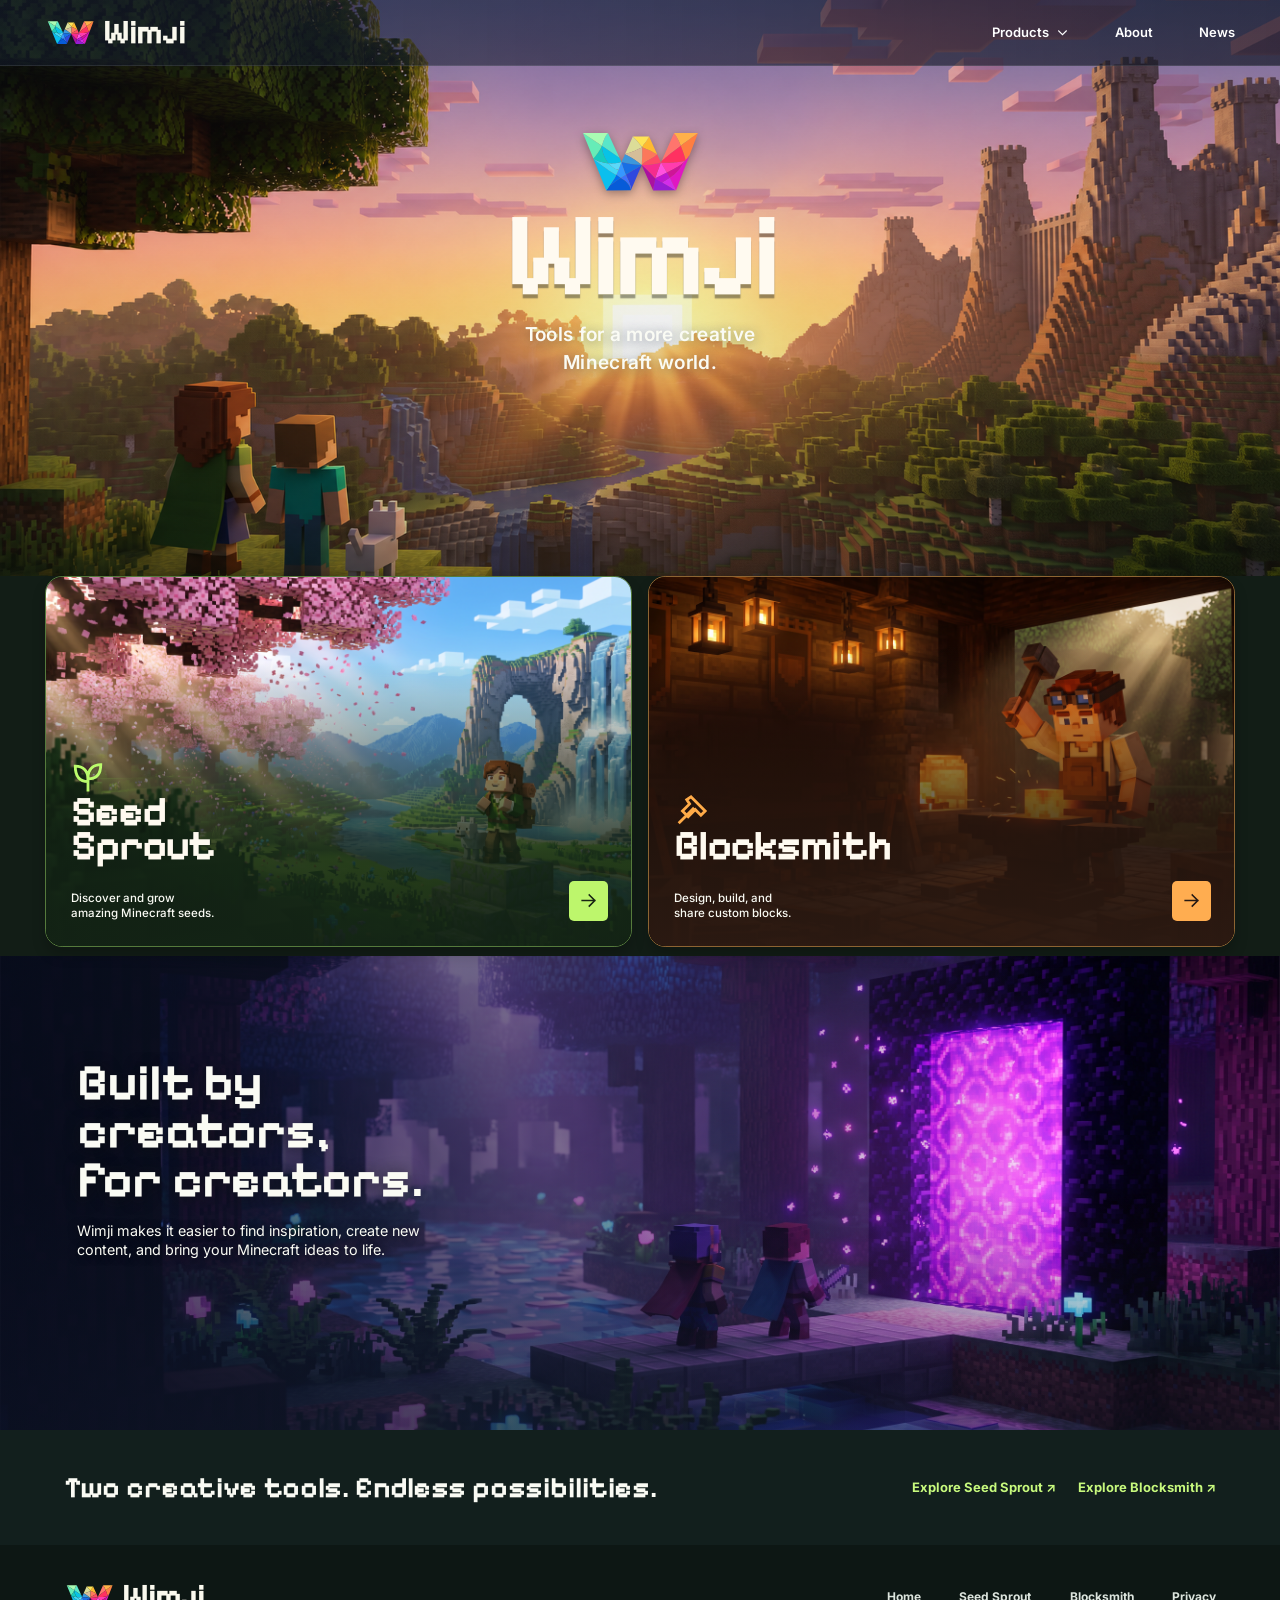
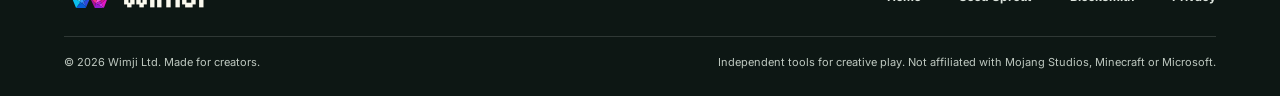
==== index.html @ bd816f48 "Publish Wimji website with supplied branding and working mobile navigation" ====
<!doctype html><html lang="en-GB"><head><meta charset="utf-8"><meta name="viewport" content="width=device-width, initial-scale=1"><meta name="theme-color" content="#121e26"><title>Wimji — Tools for a More Creative Minecraft World</title><meta name="description" content="Wimji builds creative tools for Minecraft players. Discover worlds with Seed Sprout and design amazing creations with Blocksmith."><link rel="icon" href="assets/favicon.svg" type="image/svg+xml"><link rel="preconnect" href="https://fonts.googleapis.com"><link rel="preconnect" href="https://fonts.gstatic.com" crossorigin><link rel="stylesheet" href="styles.css"><script src="components.js" defer></script></head>
<body class="page-home"><a class="skip-link" href="#main">Skip to content</a><wimji-header page="home"></wimji-header><main id="main">
<section class="home-hero" aria-labelledby="home-title"><img class="fullbleed-media home-hero-image" src="assets/home-hero-clean.png" alt="Two blocky adventurers and a white wolf look across a breathtaking sunset valley with waterfalls and mountains" fetchpriority="high"><div class="hero-colorwash"></div><div class="home-hero-content"><img class="hero-logo" src="assets/wimji-logo.svg" width="611" height="348" alt="" aria-hidden="true"><h1 id="home-title">Wimji</h1><p>Tools for a more creative<br>Minecraft world.</p></div></section>
<section class="home-products" aria-label="Discover Wimji products"><div class="home-card-grid"><wimji-product-card product="seed"></wimji-product-card><wimji-product-card product="block"></wimji-product-card></div></section>
<section class="creator-section" id="about" aria-labelledby="creator-heading"><img src="assets/portal.png" class="fullbleed-media creator-image" alt="Three voxel adventurers stand before a glowing purple portal over a forest pond" loading="lazy"><div class="creator-overlay"></div><div class="creator-content on-scroll"><h2 id="creator-heading">Built by<br>creators,<br>for creators.</h2><p>Wimji makes it easier to find inspiration, create new content, and bring your Minecraft ideas to life.</p></div></section>
<section class="news-bar" id="news"><p>Two creative tools. Endless possibilities.</p><div><a href="seed-sprout.html">Explore Seed Sprout <span aria-hidden="true">↗</span></a><a href="blocksmith.html">Explore Blocksmith <span aria-hidden="true">↗</span></a></div></section></main><wimji-footer></wimji-footer><wimji-coming-soon></wimji-coming-soon></body></html>
---- styles.css ----
@import url('https://fonts.googleapis.com/css2?family=Inter:wght@400;500;600;700;800&family=Pixelify+Sans:wght@500;600;700&display=swap');
:root{color-scheme:dark;--white:#fafbf4;--lime:#baf065;--orange:#ff9c34;--dark:#0c1510;--font-ui:'Inter',Arial,Helvetica,sans-serif;--font-pixel:'Pixelify Sans','Arial Black',system-ui,sans-serif;--max-page:1760px}
*{box-sizing:border-box}html{scroll-behavior:smooth}body{margin:0;color:var(--white);background:#111c15;font:400 15px/1.45 var(--font-ui);-webkit-font-smoothing:antialiased}body.page-block{background:#21150f;--nav-base:#1c1310}body.page-seed{background:#132a17;--nav-base:#15271d}body.page-home{background:#15201b;--nav-base:#142335}body.page-privacy{background:#10251a;--nav-base:#12241c}button{font:inherit;cursor:pointer}img{display:block;width:100%}a{color:inherit;text-decoration:none}button:focus-visible,a:focus-visible{outline:3px solid #f7ffb2;outline-offset:4px}::selection{color:#12230f;background:#c5f879}h1,h2,h3,p,figure{margin:0}.ui-icon{vertical-align:middle;flex-shrink:0}.skip-link{position:fixed;top:-100px;left:15px;z-index:9999;background:#fff;color:#000;padding:11px 19px}.skip-link:focus{top:10px}
/* Navigation with the supplied Wimji SVG brand mark. */
wimji-header{display:block;position:absolute;z-index:30;top:0;left:0;width:100%}.site-header{height:clamp(53px,5.15vw,76px);width:100%;background:linear-gradient(90deg,rgba(8,19,20,.77),rgba(9,20,12,.88));border-bottom:1px solid #ffffff18;transition:background .3s;--nav-base:#16271b}.page-block .site-header{background:linear-gradient(90deg,rgba(19,12,8,.84),rgba(20,12,8,.88));--nav-base:#241812}.page-home .site-header{background:linear-gradient(90deg,rgba(20,30,50,.47),rgba(14,19,31,.65));--nav-base:#19263c}.site-header.is-scrolled{background:#132217ed}.header-inner{height:100%;padding:0 clamp(21px,3.5vw,65px);display:flex;align-items:center;justify-content:space-between;max-width:var(--max-page);margin:auto}.site-logo{display:inline-flex;align-items:center;gap:7px;color:#fff;white-space:nowrap}.mark-svg{width:clamp(44px,4vw,64px);height:auto;aspect-ratio:611/348;object-fit:contain;flex:0 0 auto}.site-logo-text{font:700 clamp(25px,2.7vw,39px)/.85 var(--font-pixel);letter-spacing:-1px;color:#faf9ee;text-shadow:0 1px 0 #0005}.site-navigation{display:flex;align-items:center;gap:clamp(26px,3.6vw,56px);height:100%}.nav-link{font:600 clamp(13px,.9vw,16px)/1 var(--font-ui);color:#fff;display:inline-flex;align-items:center;gap:7px;padding:19px 0;white-space:nowrap;position:relative;background:none;border:none;outline-offset:-3px}.nav-link:hover{color:#e0ffd2}.nav-link.nav-active::after{content:"";position:absolute;bottom:10px;left:0;right:0;height:3px;background:var(--lime);border-radius:2px}.page-block .nav-link.nav-active::after{background:var(--orange)}.menu-dropdown{position:relative}.product-menu{position:absolute;top:calc(100% - 2px);right:-18px;width:245px;background:#101d18f4;border:1px solid #ffffff30;border-radius:9px;padding:6px;box-shadow:0 22px 50px #0008;backdrop-filter:blur(16px)}.product-menu[hidden]{display:none!important}.product-menu>a{display:flex;gap:13px;align-items:center;padding:11px 13px;border-radius:6px;font-weight:800}.product-menu>a:hover{background:#ffffff16}.product-menu small{display:block;font-weight:500;font-size:11px;opacity:.8;margin-top:3px}.tiny-seed{color:var(--lime);font-size:29px}.tiny-block{color:var(--orange);font-size:31px}.mobile-menu{display:none;color:#fff;background:transparent;border:1px solid #ffffff44;border-radius:5px;width:38px;height:36px;align-items:center;justify-content:center}
/* Shared scene composition */
.fullbleed-media{position:absolute;inset:0;width:100%;height:100%;object-fit:cover;pointer-events:none}.home-hero,.product-hero,.product-endcap,.creator-section{position:relative;overflow:hidden;isolation:isolate}.home-hero{height:clamp(420px,45vw,700px);background:#657ca5}.home-hero-image{object-position:50% 51%;z-index:-3}.hero-colorwash{position:absolute;inset:0;z-index:-2;background:linear-gradient(180deg,rgba(27,33,58,.22) 0%,rgba(19,29,46,.03) 43%,rgba(8,22,20,.12) 80%,rgba(8,20,14,.34) 100%)}.home-hero-content{position:absolute;top:clamp(89px,9.8vw,150px);left:0;width:100%;display:flex;flex-direction:column;align-items:center;text-align:center;text-shadow:0 2px 12px #20304875}.hero-logo{width:clamp(100px,10vw,150px);height:auto;aspect-ratio:611/348;object-fit:contain;margin:0 auto 8px;filter:drop-shadow(0 3px 5px #0005)}.home-hero h1{font:700 clamp(78px,9.3vw,145px)/.82 var(--font-pixel);letter-spacing:-.055em;text-shadow:0 4px 1px #2120246e;color:#fffaf0}.home-hero p{font-size:clamp(16px,1.5vw,24px);font-weight:600;line-height:1.45;margin-top:17px;letter-spacing:.015em}.home-products{position:relative;z-index:5;background:#121d16;padding:0 clamp(16px,3.5vw,50px) 9px}.home-card-grid{display:grid;grid-template-columns:repeat(2,minmax(0,1fr));gap:clamp(12px,1.2vw,22px);max-width:1550px;margin:auto}.product-card{display:block;position:relative;height:clamp(275px,29vw,450px);overflow:hidden;border:1px solid #f3f3d23c;border-radius:clamp(14px,1.35vw,20px);isolation:isolate;transform:translateZ(0);box-shadow:0 8px 14px #0003;transition:transform .28s ease,border-color .28s ease}.product-card-seed{border-color:#a4e66a77}.product-card-block{border-color:#faa34c88}.product-card:hover{transform:translateY(-4px);border-color:#ffffffa8}.product-card>img{position:absolute;inset:0;width:100%;height:100%;object-fit:cover;z-index:-3;transition:transform .7s ease}.product-card-seed>img{object-position:47% 50%}.product-card-block>img{object-position:66% 50%}.product-card:hover>img{transform:scale(1.05)}.product-card-gradient{position:absolute;inset:0;z-index:-1;background:linear-gradient(0deg,#132315f6 0%,#122315dc 25%,#0000 77%)}.product-card-block .product-card-gradient{background:linear-gradient(0deg,#2c1a12f5 0%,#28170fda 28%,#0000 82%)}.product-card-contents{position:absolute;bottom:clamp(17px,2vw,31px);left:clamp(17px,2vw,32px);right:clamp(12px,1.8vw,30px);display:flex;flex-direction:column;align-items:flex-start}.product-card-symbol{color:#bafb6b;height:35px;display:flex;align-items:center;margin-bottom:1px}.product-card-block .product-card-symbol{color:#ffab48}.product-card-title{font:700 clamp(27px,3.3vw,54px)/.82 var(--font-pixel);letter-spacing:-.03em;color:#fffaf0;display:block}.product-card-footer{font-size:clamp(11px,.9vw,15px);font-weight:500;line-height:1.3;display:flex;width:100%;align-items:end;justify-content:space-between;gap:5px;margin-top:clamp(17px,1.2vw,23px)}.product-card-arrow{display:flex;align-items:center;justify-content:center;flex:0 0 auto;width:clamp(33px,3.1vw,46px);height:clamp(31px,3.1vw,46px);border-radius:5px;color:#182414;background:#bdf66c}.product-card-block .product-card-arrow{background:#ffad50;color:#241914}
.creator-section{min-height:clamp(360px,37vw,600px);background:#20162b}.creator-image{z-index:-3;object-position:center 57%}.creator-overlay{position:absolute;inset:0;z-index:-2;background:linear-gradient(90deg,#0b1229a6 0%,#131d3590 37%,transparent 83%),linear-gradient(0deg,#14172278,transparent 50%)}.creator-content{position:absolute;left:clamp(33px,6vw,95px);top:clamp(67px,8vw,128px);width:min(470px,68%)}.creator-content h2{font:700 clamp(33px,4vw,63px)/.95 var(--font-pixel);letter-spacing:-.015em;text-shadow:0 2px 15px #1119}.creator-content p{font-size:clamp(13px,1.12vw,19px);line-height:1.35;margin-top:16px;max-width:380px;text-shadow:0 1px 10px #000a}.news-bar{padding:43px clamp(22px,5vw,70px);display:flex;justify-content:space-between;align-items:center;gap:25px;background:#121f1d}.news-bar p{font:700 clamp(21px,2.3vw,36px)/1 var(--font-pixel)}.news-bar>div{display:flex;gap:22px;flex-wrap:wrap}.news-bar a{font-size:13px;font-weight:700;color:#c7f97d}.news-bar a:hover{text-decoration:underline}
/* Product hero: copy rendered separately from high-resolution background */
.product-hero{height:clamp(455px,46vw,730px)}.product-hero img{z-index:-3}.seed-hero-image{object-position:53% 51%}.block-hero-image{object-position:52% 52%}.seed-hero{background:#577b4c}.block-hero{background:#3e2315}.product-hero-shade{position:absolute;inset:0;z-index:-2}.seed-hero .product-hero-shade{background:linear-gradient(90deg,#122b19aa 0%,#182b2040 36%,transparent 72%),linear-gradient(0deg,#193d1a65,transparent 48%)}.block-hero .product-hero-shade{background:linear-gradient(90deg,#1c130ec9 0%,#1e140e8a 45%,transparent 77%),linear-gradient(0deg,#1e100963,transparent 48%)}.product-hero-copy{position:absolute;left:clamp(32px,5.5vw,90px);top:clamp(149px,14.5vw,223px);text-shadow:0 2px 15px #0008}.product-brand-icon{height:clamp(33px,3vw,48px);display:flex;align-items:center;margin-bottom:clamp(11px,1vw,16px)}.pixel-hammer{color:#ffa32b;font-size:clamp(35px,4vw,60px);font-weight:900;transform:rotate(7deg);text-shadow:2px 3px 0 #372111}.pixel-sprout{display:grid;grid-template-columns:repeat(5,8px);grid-template-rows:repeat(5,8px);height:40px;width:40px;gap:0;align-items:start}.pixel-sprout span{height:8px;background:#a5f453;box-shadow:inset -2px -2px 0 #63c92e}.pixel-sprout span:nth-child(1){grid-column:1 / span 2;grid-row:2}.pixel-sprout span:nth-child(2){grid-column:4 / span 2;grid-row:1}.pixel-sprout span:nth-child(3){grid-column:3;grid-row:2 / span 3;height:24px}.pixel-sprout span:nth-child(4){grid-column:2 / span 2;grid-row:3}.pixel-sprout span:nth-child(5){grid-column:4;grid-row:2}.product-hero h1{font:700 clamp(49px,6vw,92px)/.83 var(--font-pixel);letter-spacing:-.025em;color:#fffaf0;text-shadow:0 4px 4px #0004}.block-hero h1{font-size:clamp(48px,6.7vw,105px);white-space:nowrap}.product-hero-copy>p{font-weight:500;font-size:clamp(16px,1.5vw,23px);line-height:1.31;margin-top:clamp(17px,1.6vw,26px);color:#fff}.hero-actions{display:flex;flex-wrap:wrap;gap:10px;align-items:center;margin-top:clamp(19px,1.9vw,31px);text-shadow:none}.btn{display:inline-flex;justify-content:center;align-items:center;gap:8px;border-radius:5px;border:1px solid transparent;padding:0 clamp(12px,1.1vw,19px);min-height:clamp(33px,3.2vw,49px);font-size:clamp(11px,.94vw,15px);font-weight:800;white-space:nowrap;box-shadow:0 2px 7px #0002;transition:transform .22s ease,filter .22s ease,background .22s}.btn:hover{transform:translateY(-2px);filter:brightness(1.1)}.btn-lime{color:#172011;background:#bbf36f}.btn-orange{color:#1d120c;background:#ffa237}.btn-outline{background:rgba(22,21,16,.2);border-color:#fff9;color:#fff;backdrop-filter:blur(4px)}.btn-outline:hover{background:#ffffff24}
/* Three real icon/text components */
.feature-band{height:clamp(135px,13.8vw,219px);display:grid;grid-template-columns:repeat(3,minmax(0,1fr));gap:clamp(7px,1.5vw,23px);align-items:center;padding:13px clamp(14px,3vw,70px)}.feature-band-seed{background:linear-gradient(180deg,#183920,#152f1e)}.feature-band-block{background:linear-gradient(180deg,#2f1b11,#27180f)}wimji-feature{display:flex;flex-direction:column;align-items:center;text-align:center;justify-content:center;min-width:0}.feature-icon{height:clamp(36px,4.1vw,57px);color:#efdb99;margin-bottom:clamp(6px,1vw,12px)}.feature-band-seed wimji-feature:nth-child(2) .feature-icon{color:#a8f55c}.feature-band-block .feature-icon{color:#ffa53e}.feature-icon svg{width:clamp(27px,3.5vw,48px);height:clamp(27px,3.5vw,48px)}wimji-feature h3{font-size:clamp(12px,1.14vw,19px);font-weight:800;letter-spacing:-.03em;line-height:1.13}wimji-feature p{margin-top:6px;max-width:210px;font-size:clamp(10px,.9vw,14px);line-height:1.25;font-weight:400}
/* Slanted biome postcards recreate the four diagonal visual windows */
.biome-gallery{height:clamp(184px,20.2vw,328px);position:relative;background:#0a2019;display:flex;overflow:hidden;isolation:isolate}.biome-gallery .biome{flex:1 0 25%;min-width:0;position:relative;overflow:hidden;transform:skewX(-12deg);border-right:clamp(5px,.6vw,12px) solid #182e24;margin-left:-9px}.biome-gallery .biome:first-child{margin-left:-33px;flex-basis:calc(25% + 17px)}.biome-gallery .biome:last-child{margin-right:-45px;flex-basis:calc(25% + 35px)}.biome img{width:calc(100% + 110px);height:100%;object-fit:cover;max-width:none;transform:skewX(12deg) translateX(-40px) scale(1.08);transition:transform .5s ease}.biome:hover img{transform:skewX(12deg) translateX(-40px) scale(1.15)}.biome figcaption{position:absolute;bottom:13px;left:42px;transform:skewX(12deg);font-size:10px;font-weight:800;letter-spacing:.14em;text-shadow:0 1px 9px #000;opacity:0;transition:opacity .2s}.biome:hover figcaption{opacity:1}
.block-gallery{height:clamp(188px,20.7vw,338px);overflow:hidden;background:#6e3928}.block-gallery img{height:100%;width:100%;object-fit:cover;object-position:center 52%}
.product-endcap{height:clamp(260px,28vw,490px)}.endcap-image{z-index:-3}.seed-endcap{background:#547e31}.seed-endcap-image{object-position:50% 48%}.block-endcap{background:#997c58}.block-endcap-image{object-position:50% 50%}.endcap-shade{position:absolute;inset:0;z-index:-2;background:linear-gradient(90deg,transparent 5%,#18291973 100%)}.block-endcap .endcap-shade{background:linear-gradient(90deg,transparent 15%,#1b120e70 90%)}.endcap-copy{position:absolute;right:clamp(34px,6vw,105px);top:50%;transform:translateY(-44%);text-align:left;max-width:50%}.endcap-copy h2{font:700 clamp(28px,4vw,65px)/.94 var(--font-ui);letter-spacing:-.05em;text-shadow:0 2px 13px #0008;margin-bottom:clamp(15px,1.8vw,27px);font-weight:800}.endcap-copy .btn{min-height:clamp(35px,3.6vw,55px)}
/* Footer and honest concept CTA */
.site-footer{background:#0d1714;padding:37px clamp(25px,5vw,80px) 25px}.page-block .site-footer{background:#1b110c}.footer-main{display:flex;align-items:center;justify-content:space-between;gap:28px;max-width:1540px;margin:auto}.footer-main nav{display:flex;gap:clamp(15px,3vw,40px);align-items:center;flex-wrap:wrap}.footer-main nav a{font-size:12px;font-weight:700;color:#dce4dd}.footer-main nav a:hover{color:var(--lime)}.footer-bottom{border-top:1px solid #ffffff24;margin:24px auto 0;padding-top:18px;display:flex;justify-content:space-between;gap:18px;flex-wrap:wrap;max-width:1540px;font-size:11px;color:#bec8c0}.legal-inline{text-align:center;padding:0 25px 25px;background:#0d1714;color:#bac7be;font-size:11px}.page-block .legal-inline{background:#1b110c}.legal-inline a{text-decoration:underline}.coming-soon-dialog{border:1px solid #ddf2b066;border-radius:15px;max-width:430px;width:calc(100% - 36px);padding:41px;background:#15251d;color:#f7f9ee;box-shadow:0 20px 100px #000b}.coming-soon-dialog::backdrop{background:#030807ad;backdrop-filter:blur(8px)}.dialog-symbol{font-size:36px;color:var(--lime)}.coming-soon-dialog h2{font:700 43px/.95 var(--font-pixel);margin:10px 0 13px}.coming-soon-dialog p{font-size:14px;line-height:1.6;color:#cddbd1}.dialog-close{position:absolute;right:13px;top:13px;background:transparent;color:#fff;border:0}.dialog-actions{display:flex;flex-wrap:wrap;gap:9px;margin-top:24px}.dialog-actions a{border:1px solid #ffffff4d;border-radius:4px;padding:9px 12px;font-size:13px;font-weight:800}.dialog-actions a:hover{border-color:var(--lime)}.privacy-content{min-height:75vh;padding:clamp(145px,15vw,230px) 8vw 90px;background:radial-gradient(circle at 85% 10%,#335333,#10251a 55%)}.privacy-content-inner{max-width:950px}.privacy-eyebrow{font-weight:900;letter-spacing:.18em;color:var(--lime)}.privacy-content h1{font:700 clamp(65px,9vw,130px)/.84 var(--font-pixel);margin:20px 0 32px}.privacy-content p{font-size:clamp(16px,1.4vw,21px);line-height:1.65;max-width:750px;margin-bottom:35px}.privacy-content .btn{min-height:48px}
/* Motion is progressive enhancement, does not hide content if JS fails */
.on-scroll{transition:opacity .65s ease, translate .65s ease}.on-scroll:not(.revealed){opacity:.6;translate:0 12px}.on-scroll.revealed{opacity:1;translate:0 0}
@media(max-width:850px){.product-hero{height:465px}.product-hero-copy{top:151px}.home-hero{height:420px}.home-hero-content{top:87px}.feature-band{height:135px}.biome-gallery{height:185px}.block-gallery{height:185px}.product-endcap{height:265px}.creator-section{min-height:360px}.home-products{padding-bottom:8px}.product-card{height:279px}.nav-link.nav-active::after{bottom:10px}.home-hero h1{font-size:85px}.home-hero p{font-size:17px}}
@media(max-width:600px){.header-inner{padding:0 23px}.site-navigation{gap:24px}.nav-link{font-size:12px}.nav-link .ui-icon{display:none}.site-logo-text{font-size:27px}.mark-svg{width:46px;height:auto}.product-hero-copy{left:33px;top:153px}.product-hero h1{font-size:53px}.block-hero h1{font-size:48px}.product-hero-copy>p{font-size:16px;margin-top:18px}.home-products{padding-left:16px;padding-right:16px}.product-card-contents{left:22px;right:14px;bottom:22px}.product-card-symbol{margin-bottom:5px}.product-card-title{font-size:29px}.product-card-footer{font-size:11px}.creator-content{left:34px;top:80px}.creator-content h2{font-size:34px}.creator-content p{max-width:260px;font-size:12.5px}.endcap-copy{right:37px;max-width:49%}.endcap-copy h2{font-size:26px}.feature-band{padding:10px 16px}.feature-icon{margin-bottom:4px;height:32px}.feature-icon svg{width:28px;height:28px}wimji-feature h3{font-size:12px}wimji-feature p{font-size:10px;margin-top:4px}.news-bar{padding:28px 23px;flex-direction:column;align-items:flex-start}.news-bar>div{gap:17px}.footer-main{align-items:start}.footer-bottom{font-size:10px}}
@media(max-width:450px){.site-navigation{display:none;position:absolute;top:53px;left:0;right:0;padding:10px 22px 24px;background:#18251fe9;backdrop-filter:blur(14px);height:auto;flex-direction:column;align-items:stretch;gap:4px;border-bottom:1px solid #fff3}.site-navigation.is-open{display:flex}.site-navigation .nav-link{padding:12px 3px;font-size:15px}.menu-dropdown{width:100%}.product-menu{position:static;display:block;width:100%;margin-top:0;box-shadow:none}.mobile-menu{display:flex}.home-hero-content{top:91px}.home-hero h1{font-size:76px}.home-hero p{font-size:15px}.product-hero h1{font-size:50px}.block-hero h1{font-size:45px}.product-card{height:260px}.product-card-contents{left:14px;bottom:15px;right:10px}.product-card-title{font-size:25px}.product-card-footer{font-size:10px}.product-card-arrow{width:30px;height:30px}.product-card-symbol svg{width:27px}.endcap-copy{right:22px;max-width:53%}.endcap-copy h2{font-size:24px}.footer-main{flex-direction:column}.footer-main nav{gap:18px}.site-footer{padding:29px 22px}}
@media(max-width:350px){.product-hero-copy{left:20px}.product-hero h1{font-size:43px}.block-hero h1{font-size:38px}.btn{padding:0 9px;font-size:10px}.product-hero-copy>p{font-size:14px}.product-card-title{font-size:22px}.product-card-symbol{height:22px}.product-card-footer{line-height:1.13}.endcap-copy h2{font-size:22px}}
@media(prefers-reduced-motion:reduce){*,*::before,*::after{animation-duration:.001ms!important;transition-duration:.001ms!important;scroll-behavior:auto!important}.on-scroll:not(.revealed){opacity:1;translate:0 0}}
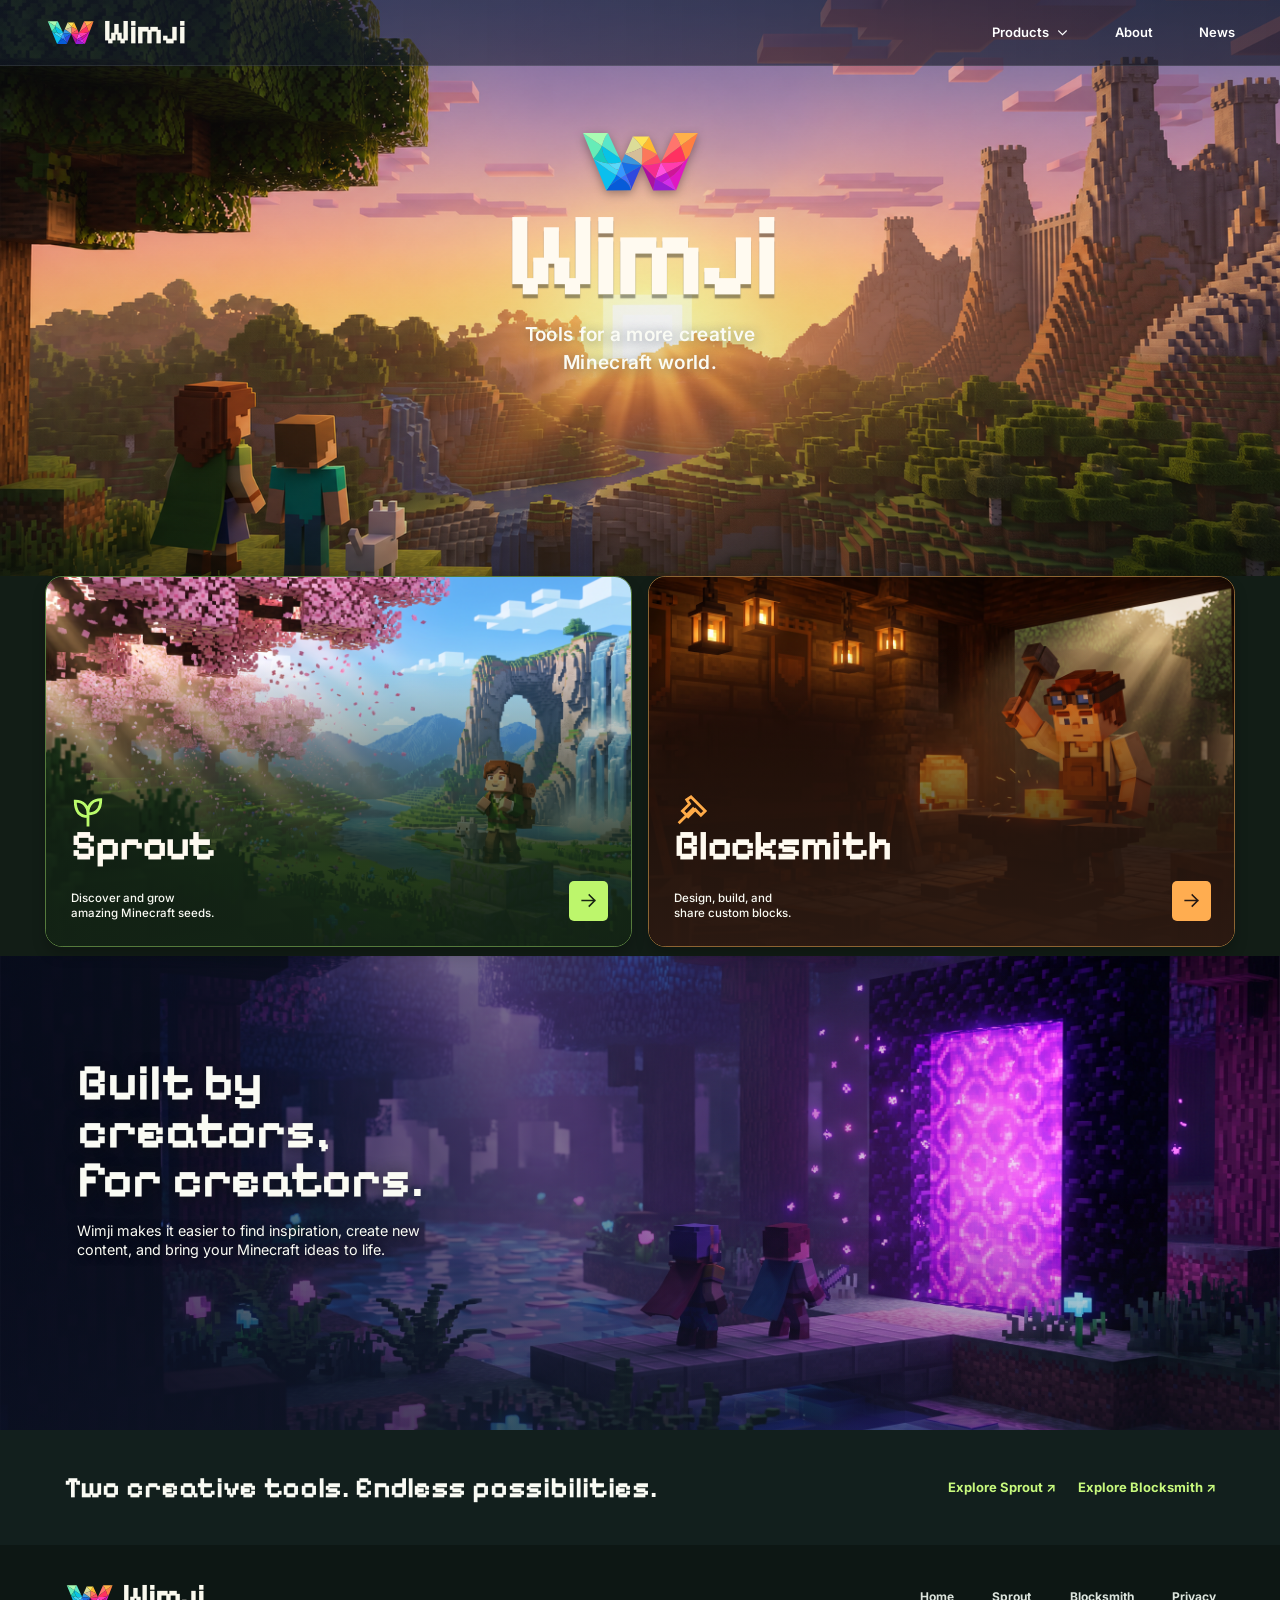
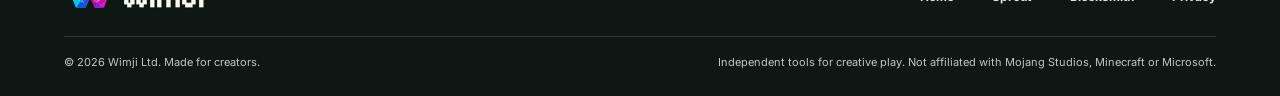
==== commit 5149703f: "Rename Seed Sprout to Sprout and clarify email support" ====
--- a/index.html
+++ b/index.html
@@ -1,6 +1,6 @@
-<!doctype html><html lang="en-GB"><head><meta charset="utf-8"><meta name="viewport" content="width=device-width, initial-scale=1"><meta name="theme-color" content="#121e26"><title>Wimji — Tools for a More Creative Minecraft World</title><meta name="description" content="Wimji builds creative tools for Minecraft players. Discover worlds with Seed Sprout and design amazing creations with Blocksmith."><link rel="icon" href="assets/favicon.svg" type="image/svg+xml"><link rel="preconnect" href="https://fonts.googleapis.com"><link rel="preconnect" href="https://fonts.gstatic.com" crossorigin><link rel="stylesheet" href="styles.css"><script src="components.js" defer></script></head>
+<!doctype html><html lang="en-GB"><head><meta charset="utf-8"><meta name="viewport" content="width=device-width, initial-scale=1"><meta name="theme-color" content="#121e26"><title>Wimji — Tools for a More Creative Minecraft World</title><meta name="description" content="Wimji builds creative tools for Minecraft players. Discover worlds with Sprout and design amazing creations with Blocksmith."><link rel="icon" href="assets/favicon.svg" type="image/svg+xml"><link rel="preconnect" href="https://fonts.googleapis.com"><link rel="preconnect" href="https://fonts.gstatic.com" crossorigin><link rel="stylesheet" href="styles.css"><script src="components.js?v=263f54ddd7" defer></script></head>
 <body class="page-home"><a class="skip-link" href="#main">Skip to content</a><wimji-header page="home"></wimji-header><main id="main">
 <section class="home-hero" aria-labelledby="home-title"><img class="fullbleed-media home-hero-image" src="assets/home-hero-clean.png" alt="Two blocky adventurers and a white wolf look across a breathtaking sunset valley with waterfalls and mountains" fetchpriority="high"><div class="hero-colorwash"></div><div class="home-hero-content"><img class="hero-logo" src="assets/wimji-logo.svg" width="611" height="348" alt="" aria-hidden="true"><h1 id="home-title">Wimji</h1><p>Tools for a more creative<br>Minecraft world.</p></div></section>
 <section class="home-products" aria-label="Discover Wimji products"><div class="home-card-grid"><wimji-product-card product="seed"></wimji-product-card><wimji-product-card product="block"></wimji-product-card></div></section>
 <section class="creator-section" id="about" aria-labelledby="creator-heading"><img src="assets/portal.png" class="fullbleed-media creator-image" alt="Three voxel adventurers stand before a glowing purple portal over a forest pond" loading="lazy"><div class="creator-overlay"></div><div class="creator-content on-scroll"><h2 id="creator-heading">Built by<br>creators,<br>for creators.</h2><p>Wimji makes it easier to find inspiration, create new content, and bring your Minecraft ideas to life.</p></div></section>
-<section class="news-bar" id="news"><p>Two creative tools. Endless possibilities.</p><div><a href="seed-sprout.html">Explore Seed Sprout <span aria-hidden="true">↗</span></a><a href="blocksmith.html">Explore Blocksmith <span aria-hidden="true">↗</span></a></div></section></main><wimji-footer></wimji-footer><wimji-coming-soon></wimji-coming-soon></body></html>
+<section class="news-bar" id="news"><p>Two creative tools. Endless possibilities.</p><div><a href="sprout.html">Explore Sprout <span aria-hidden="true">↗</span></a><a href="blocksmith.html">Explore Blocksmith <span aria-hidden="true">↗</span></a></div></section></main><wimji-footer></wimji-footer><wimji-coming-soon></wimji-coming-soon></body></html>
--- a/styles.css
+++ b/styles.css
@@ -15,7 +15,39 @@
 .block-gallery{height:clamp(188px,20.7vw,338px);overflow:hidden;background:#6e3928}.block-gallery img{height:100%;width:100%;object-fit:cover;object-position:center 52%}
 .product-endcap{height:clamp(260px,28vw,490px)}.endcap-image{z-index:-3}.seed-endcap{background:#547e31}.seed-endcap-image{object-position:50% 48%}.block-endcap{background:#997c58}.block-endcap-image{object-position:50% 50%}.endcap-shade{position:absolute;inset:0;z-index:-2;background:linear-gradient(90deg,transparent 5%,#18291973 100%)}.block-endcap .endcap-shade{background:linear-gradient(90deg,transparent 15%,#1b120e70 90%)}.endcap-copy{position:absolute;right:clamp(34px,6vw,105px);top:50%;transform:translateY(-44%);text-align:left;max-width:50%}.endcap-copy h2{font:700 clamp(28px,4vw,65px)/.94 var(--font-ui);letter-spacing:-.05em;text-shadow:0 2px 13px #0008;margin-bottom:clamp(15px,1.8vw,27px);font-weight:800}.endcap-copy .btn{min-height:clamp(35px,3.6vw,55px)}
 /* Footer and honest concept CTA */
-.site-footer{background:#0d1714;padding:37px clamp(25px,5vw,80px) 25px}.page-block .site-footer{background:#1b110c}.footer-main{display:flex;align-items:center;justify-content:space-between;gap:28px;max-width:1540px;margin:auto}.footer-main nav{display:flex;gap:clamp(15px,3vw,40px);align-items:center;flex-wrap:wrap}.footer-main nav a{font-size:12px;font-weight:700;color:#dce4dd}.footer-main nav a:hover{color:var(--lime)}.footer-bottom{border-top:1px solid #ffffff24;margin:24px auto 0;padding-top:18px;display:flex;justify-content:space-between;gap:18px;flex-wrap:wrap;max-width:1540px;font-size:11px;color:#bec8c0}.legal-inline{text-align:center;padding:0 25px 25px;background:#0d1714;color:#bac7be;font-size:11px}.page-block .legal-inline{background:#1b110c}.legal-inline a{text-decoration:underline}.coming-soon-dialog{border:1px solid #ddf2b066;border-radius:15px;max-width:430px;width:calc(100% - 36px);padding:41px;background:#15251d;color:#f7f9ee;box-shadow:0 20px 100px #000b}.coming-soon-dialog::backdrop{background:#030807ad;backdrop-filter:blur(8px)}.dialog-symbol{font-size:36px;color:var(--lime)}.coming-soon-dialog h2{font:700 43px/.95 var(--font-pixel);margin:10px 0 13px}.coming-soon-dialog p{font-size:14px;line-height:1.6;color:#cddbd1}.dialog-close{position:absolute;right:13px;top:13px;background:transparent;color:#fff;border:0}.dialog-actions{display:flex;flex-wrap:wrap;gap:9px;margin-top:24px}.dialog-actions a{border:1px solid #ffffff4d;border-radius:4px;padding:9px 12px;font-size:13px;font-weight:800}.dialog-actions a:hover{border-color:var(--lime)}.privacy-content{min-height:75vh;padding:clamp(145px,15vw,230px) 8vw 90px;background:radial-gradient(circle at 85% 10%,#335333,#10251a 55%)}.privacy-content-inner{max-width:950px}.privacy-eyebrow{font-weight:900;letter-spacing:.18em;color:var(--lime)}.privacy-content h1{font:700 clamp(65px,9vw,130px)/.84 var(--font-pixel);margin:20px 0 32px}.privacy-content p{font-size:clamp(16px,1.4vw,21px);line-height:1.65;max-width:750px;margin-bottom:35px}.privacy-content .btn{min-height:48px}
+.site-footer{background:#0d1714;padding:37px clamp(25px,5vw,80px) 25px}.page-block .site-footer{background:#1b110c}.footer-main{display:flex;align-items:center;justify-content:space-between;gap:28px;max-width:1540px;margin:auto}.footer-main nav{display:flex;gap:clamp(15px,3vw,40px);align-items:center;flex-wrap:wrap}.footer-main nav a{font-size:12px;font-weight:700;color:#dce4dd}.footer-main nav a:hover{color:var(--lime)}.footer-bottom{border-top:1px solid #ffffff24;margin:24px auto 0;padding-top:18px;display:flex;justify-content:space-between;gap:18px;flex-wrap:wrap;max-width:1540px;font-size:11px;color:#bec8c0}.legal-inline{text-align:center;padding:0 25px 25px;background:#0d1714;color:#bac7be;font-size:11px}.page-block .legal-inline{background:#1b110c}.legal-inline a{text-decoration:underline}.coming-soon-dialog{border:1px solid #ddf2b066;border-radius:15px;max-width:430px;width:calc(100% - 36px);padding:41px;background:#15251d;color:#f7f9ee;box-shadow:0 20px 100px #000b}.coming-soon-dialog::backdrop{background:#030807ad;backdrop-filter:blur(8px)}.dialog-symbol{font-size:36px;color:var(--lime)}.coming-soon-dialog h2{font:700 43px/.95 var(--font-pixel);margin:10px 0 13px}.coming-soon-dialog p{font-size:14px;line-height:1.6;color:#cddbd1}.dialog-close{position:absolute;right:13px;top:13px;background:transparent;color:#fff;border:0}.dialog-actions{display:flex;flex-wrap:wrap;gap:9px;margin-top:24px}.dialog-actions a{border:1px solid #ffffff4d;border-radius:4px;padding:9px 12px;font-size:13px;font-weight:800}.dialog-actions a:hover{border-color:var(--lime)}.privacy-content{min-height:75vh;padding:clamp(108px,11vw,170px) clamp(20px,6vw,90px) 80px;background:radial-gradient(ellipse at 85% 0%,#2b482f 0%,#10251a 850px)}
+.privacy-content-inner{max-width:1040px;margin:0 auto}
+.privacy-eyebrow{font-size:.875rem;font-weight:800;letter-spacing:.18em;color:var(--lime)}
+.privacy-content h1{font:700 clamp(3rem,8vw,6rem)/1 var(--font-pixel);margin:18px 0 14px;letter-spacing:-.035em}
+.privacy-content p,.privacy-content li,.privacy-content td,.privacy-content th{font-size:1rem;line-height:1.7;overflow-wrap:anywhere}
+.policy-header .policy-subtitle{font-size:clamp(1.125rem,2vw,1.5rem);color:#f0f6eb}
+.policy-header .policy-updated{margin-top:10px;color:#c1d2c3;font-size:.875rem}
+.policy-contents{margin:30px 0;padding:18px 22px;background:#0c1c15b3;border:1px solid #baf06540;border-radius:12px}
+.policy-contents summary{cursor:pointer;font-size:1rem;font-weight:700;color:#d4f5a6}
+.policy-contents ol{padding-left:1.4rem;margin:16px 0 0;columns:2;column-gap:40px}
+.policy-contents li{break-inside:avoid;margin:0 0 9px;font-size:.9375rem}
+.privacy-content a:not(.btn){text-decoration:underline;text-underline-offset:3px;color:#d3f5a4}
+.privacy-content a:not(.btn):hover{color:#fff}
+.policy-body>ul{padding:22px 24px 22px 44px;background:#ffffff06;border:1px solid #ffffff18;border-radius:12px}
+.policy-body ul{padding-left:1.4rem;margin:16px 0 24px}
+.policy-body li+li{margin-top:12px}
+.policy-section{padding-top:34px;margin-top:34px;border-top:1px solid #ffffff25;scroll-margin-top:24px}
+.policy-section h2{font:700 clamp(1.45rem,3vw,2rem)/1.3 var(--font-ui);letter-spacing:-.025em;margin:0 0 20px;color:#f5f9ec}
+.policy-section h3{font-size:1.2rem;line-height:1.4;margin:28px 0 14px;color:#d3f0b7}
+.policy-section p{margin:0 0 20px;max-width:80ch}
+.policy-confirmation{color:#f0dba7}
+.policy-table-wrap{max-width:100%;overflow-x:auto;margin:24px 0;border:1px solid #ffffff2e;border-radius:10px;background:#0b1b1480}
+.policy-table-wrap:focus-visible{outline:3px solid var(--lime);outline-offset:4px}
+.policy-table{width:100%;min-width:640px;border-collapse:collapse;text-align:left}
+.policy-table th,.policy-table td{padding:16px;vertical-align:top;border-bottom:1px solid #ffffff22}
+.policy-table thead th{color:#d4f5a6;background:#243f29;font-weight:700}
+.policy-table tbody th{font-weight:600;width:30%}
+.policy-table td:nth-child(2){width:26%}
+.policy-table tr:last-child th,.policy-table tr:last-child td{border-bottom:0}
+.policy-table thead tr:last-child th{border-bottom:1px solid #ffffff22}
+.policy-home{min-height:48px;margin-top:30px}
+@media(max-width:650px){.policy-contents ol{columns:1}.policy-section{padding-top:28px;margin-top:28px}.policy-table th,.policy-table td{padding:14px}.policy-body>ul{padding:18px 18px 18px 36px}}
+
 /* Motion is progressive enhancement, does not hide content if JS fails */
 .on-scroll{transition:opacity .65s ease, translate .65s ease}.on-scroll:not(.revealed){opacity:.6;translate:0 12px}.on-scroll.revealed{opacity:1;translate:0 0}
 @media(max-width:850px){.product-hero{height:465px}.product-hero-copy{top:151px}.home-hero{height:420px}.home-hero-content{top:87px}.feature-band{height:135px}.biome-gallery{height:185px}.block-gallery{height:185px}.product-endcap{height:265px}.creator-section{min-height:360px}.home-products{padding-bottom:8px}.product-card{height:279px}.nav-link.nav-active::after{bottom:10px}.home-hero h1{font-size:85px}.home-hero p{font-size:17px}}
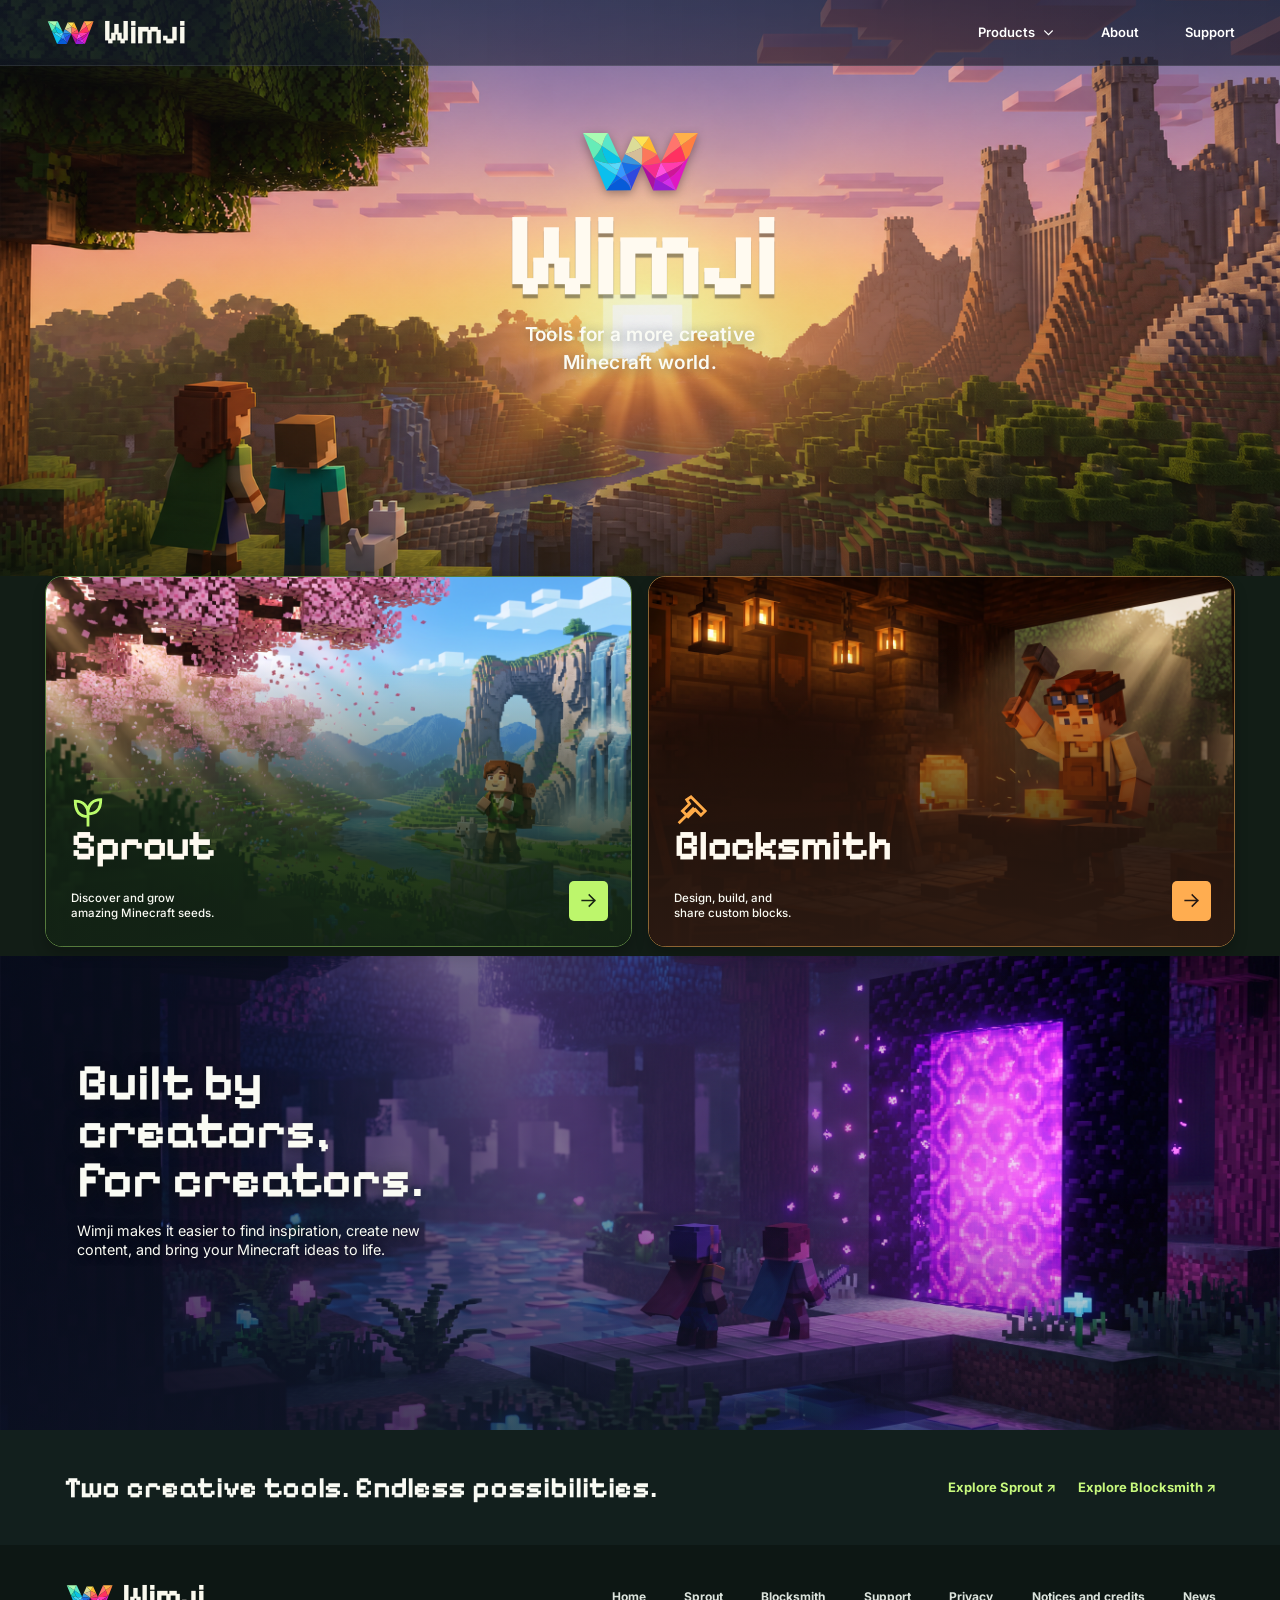
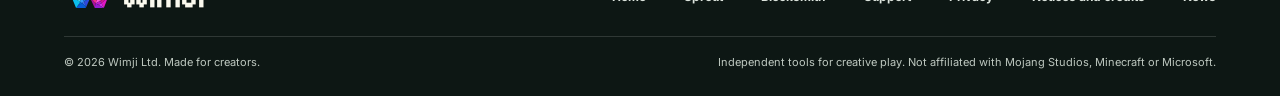
==== commit 6b0e9a04: "Publish support and notices pages with verified credits" ====
--- a/index.html
+++ b/index.html
@@ -1,4 +1,4 @@
-<!doctype html><html lang="en-GB"><head><meta charset="utf-8"><meta name="viewport" content="width=device-width, initial-scale=1"><meta name="theme-color" content="#121e26"><title>Wimji — Tools for a More Creative Minecraft World</title><meta name="description" content="Wimji builds creative tools for Minecraft players. Discover worlds with Sprout and design amazing creations with Blocksmith."><link rel="icon" href="assets/favicon.svg" type="image/svg+xml"><link rel="preconnect" href="https://fonts.googleapis.com"><link rel="preconnect" href="https://fonts.gstatic.com" crossorigin><link rel="stylesheet" href="styles.css"><script src="components.js?v=263f54ddd7" defer></script></head>
+<!doctype html><html lang="en-GB"><head><meta charset="utf-8"><meta name="viewport" content="width=device-width, initial-scale=1"><meta name="theme-color" content="#121e26"><title>Wimji — Tools for a More Creative Minecraft World</title><meta name="description" content="Wimji builds creative tools for Minecraft players. Discover worlds with Sprout and design amazing creations with Blocksmith."><link rel="icon" href="assets/favicon.svg" type="image/svg+xml"><link rel="preconnect" href="https://fonts.googleapis.com"><link rel="preconnect" href="https://fonts.gstatic.com" crossorigin><link rel="stylesheet" href="styles.css?v=5fd6188743"><script src="components.js?v=4950b00b88" defer></script></head>
 <body class="page-home"><a class="skip-link" href="#main">Skip to content</a><wimji-header page="home"></wimji-header><main id="main">
 <section class="home-hero" aria-labelledby="home-title"><img class="fullbleed-media home-hero-image" src="assets/home-hero-clean.png" alt="Two blocky adventurers and a white wolf look across a breathtaking sunset valley with waterfalls and mountains" fetchpriority="high"><div class="hero-colorwash"></div><div class="home-hero-content"><img class="hero-logo" src="assets/wimji-logo.svg" width="611" height="348" alt="" aria-hidden="true"><h1 id="home-title">Wimji</h1><p>Tools for a more creative<br>Minecraft world.</p></div></section>
 <section class="home-products" aria-label="Discover Wimji products"><div class="home-card-grid"><wimji-product-card product="seed"></wimji-product-card><wimji-product-card product="block"></wimji-product-card></div></section>
--- a/styles.css
+++ b/styles.css
@@ -55,3 +55,22 @@
 @media(max-width:450px){.site-navigation{display:none;position:absolute;top:53px;left:0;right:0;padding:10px 22px 24px;background:#18251fe9;backdrop-filter:blur(14px);height:auto;flex-direction:column;align-items:stretch;gap:4px;border-bottom:1px solid #fff3}.site-navigation.is-open{display:flex}.site-navigation .nav-link{padding:12px 3px;font-size:15px}.menu-dropdown{width:100%}.product-menu{position:static;display:block;width:100%;margin-top:0;box-shadow:none}.mobile-menu{display:flex}.home-hero-content{top:91px}.home-hero h1{font-size:76px}.home-hero p{font-size:15px}.product-hero h1{font-size:50px}.block-hero h1{font-size:45px}.product-card{height:260px}.product-card-contents{left:14px;bottom:15px;right:10px}.product-card-title{font-size:25px}.product-card-footer{font-size:10px}.product-card-arrow{width:30px;height:30px}.product-card-symbol svg{width:27px}.endcap-copy{right:22px;max-width:53%}.endcap-copy h2{font-size:24px}.footer-main{flex-direction:column}.footer-main nav{gap:18px}.site-footer{padding:29px 22px}}
 @media(max-width:350px){.product-hero-copy{left:20px}.product-hero h1{font-size:43px}.block-hero h1{font-size:38px}.btn{padding:0 9px;font-size:10px}.product-hero-copy>p{font-size:14px}.product-card-title{font-size:22px}.product-card-symbol{height:22px}.product-card-footer{line-height:1.13}.endcap-copy h2{font-size:22px}}
 @media(prefers-reduced-motion:reduce){*,*::before,*::after{animation-duration:.001ms!important;transition-duration:.001ms!important;scroll-behavior:auto!important}.on-scroll:not(.revealed){opacity:1;translate:0 0}}
+
+/* Support and notices pages. */
+.help-cards{display:grid;grid-template-columns:repeat(auto-fit,minmax(min(100%,250px),1fr));gap:16px;margin:30px 0}
+.help-card{padding:22px;background:#0c1c15b3;border:1px solid #baf06540;border-radius:12px}
+.help-card h2{font:700 1.25rem/1.2 var(--font-pixel);margin-bottom:10px;color:#fafbf4}
+.help-card p{color:#e3ecdf;margin:0 0 12px}
+.help-card .btn{min-height:44px}
+.faq details{border-top:1px solid #ffffff25;padding:14px 0}
+.faq details:last-child{border-bottom:1px solid #ffffff25}
+.faq summary{cursor:pointer;font-weight:700;font-size:1.05rem;padding:4px 0}
+.faq details[open] summary{color:#baf065}
+.faq details p,.faq details ul,.faq details ol{margin-top:10px;color:#e3ecdf}
+.steps{display:grid;grid-template-columns:repeat(auto-fit,minmax(min(100%,280px),1fr));gap:16px;margin:18px 0}
+.steps>div{padding:18px 20px;background:#0b1b1480;border:1px solid #ffffff2e;border-radius:10px}
+.steps h3{font:700 1.05rem/1.2 var(--font-pixel);color:#baf065;margin-bottom:8px}
+.legal-box{padding:18px 22px;border:1px solid #ff9c3466;background:#ff9c341a;border-radius:12px;font-weight:700;letter-spacing:.02em}
+.licence-text{white-space:pre-wrap;font:400 .875rem/1.6 ui-monospace,Menlo,monospace;color:#d6e2d3;background:#0b1b1480;padding:16px;border-radius:8px;overflow-x:auto}
+
+.help-card a{overflow-wrap:anywhere}.faq summary:focus-visible{outline:3px solid var(--lime);outline-offset:4px}.licence-text{overflow-wrap:anywhere;tab-size:2}.footer-main nav{justify-content:flex-end;row-gap:16px}.page-notices .policy-table tbody th{width:auto}.page-notices .policy-table td:nth-child(2){width:30%}@media(max-width:600px){.footer-main{flex-direction:column}.footer-main nav{justify-content:flex-start}}
